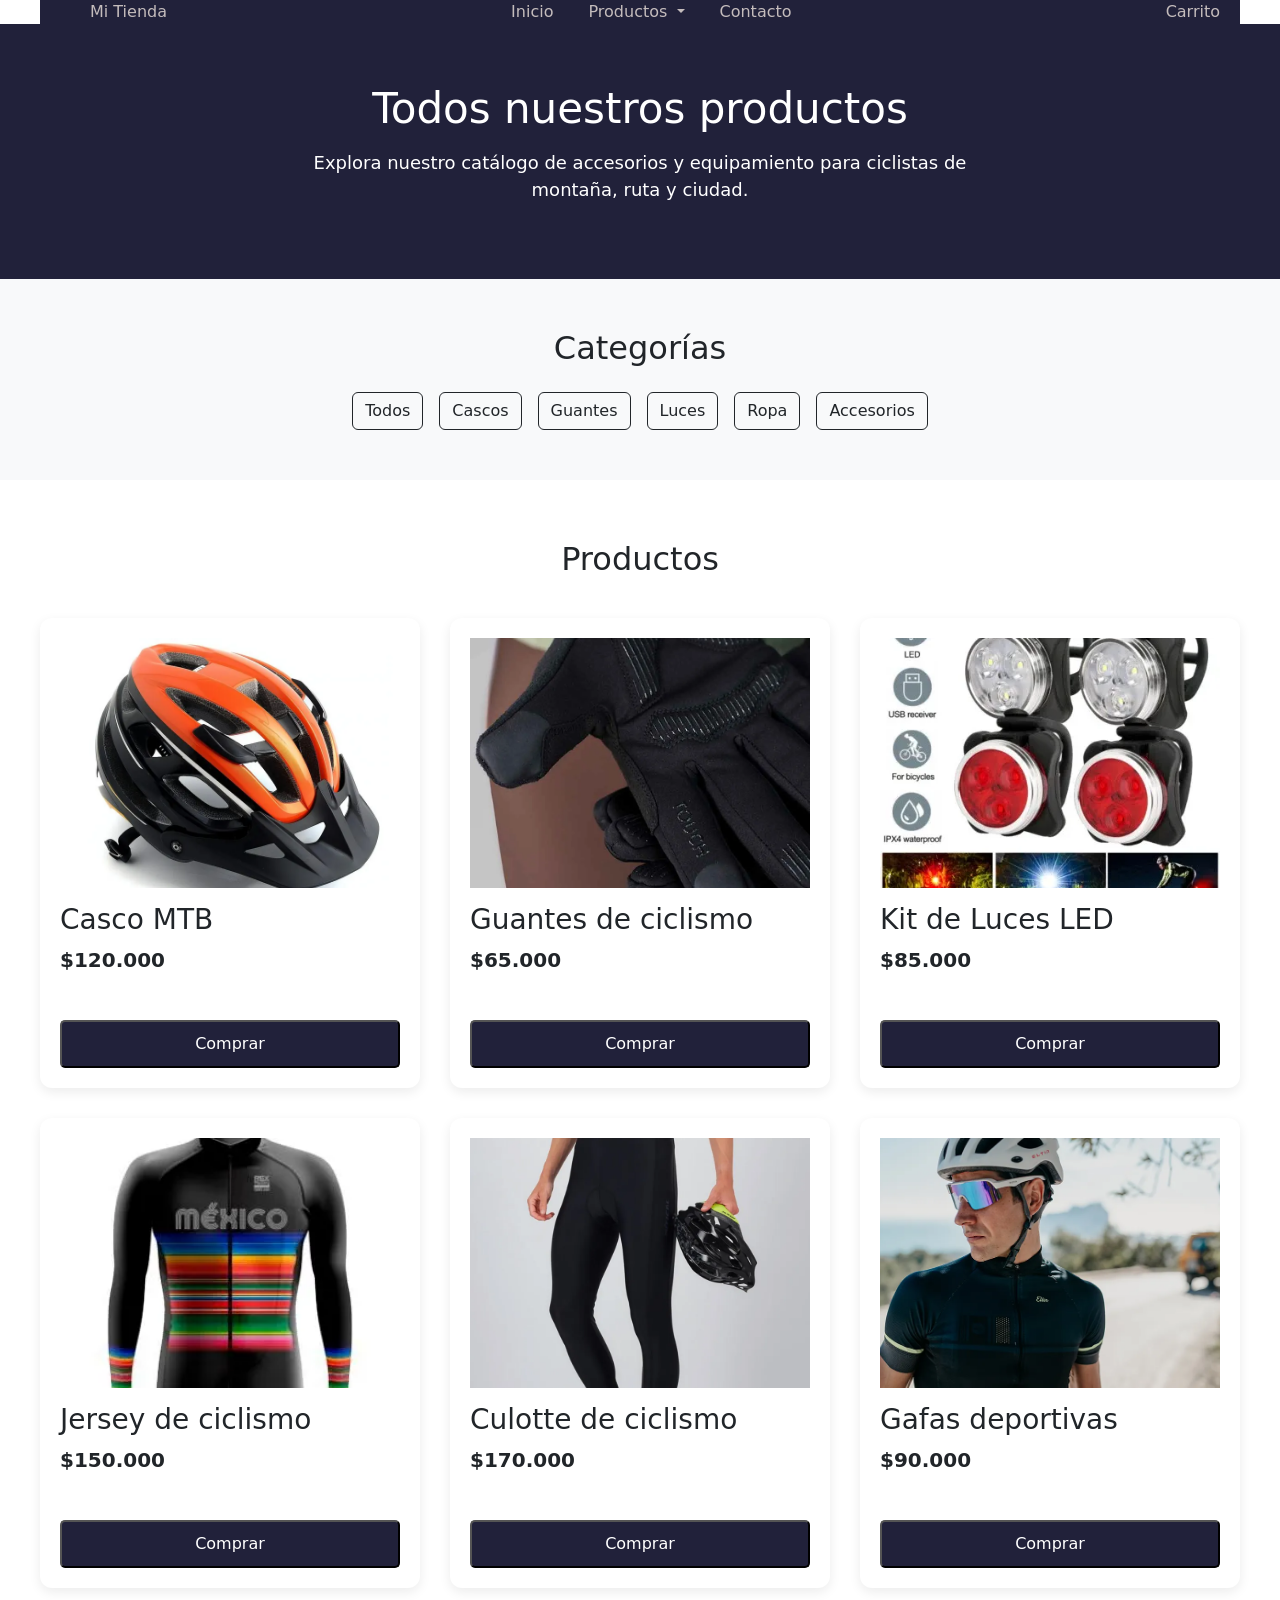
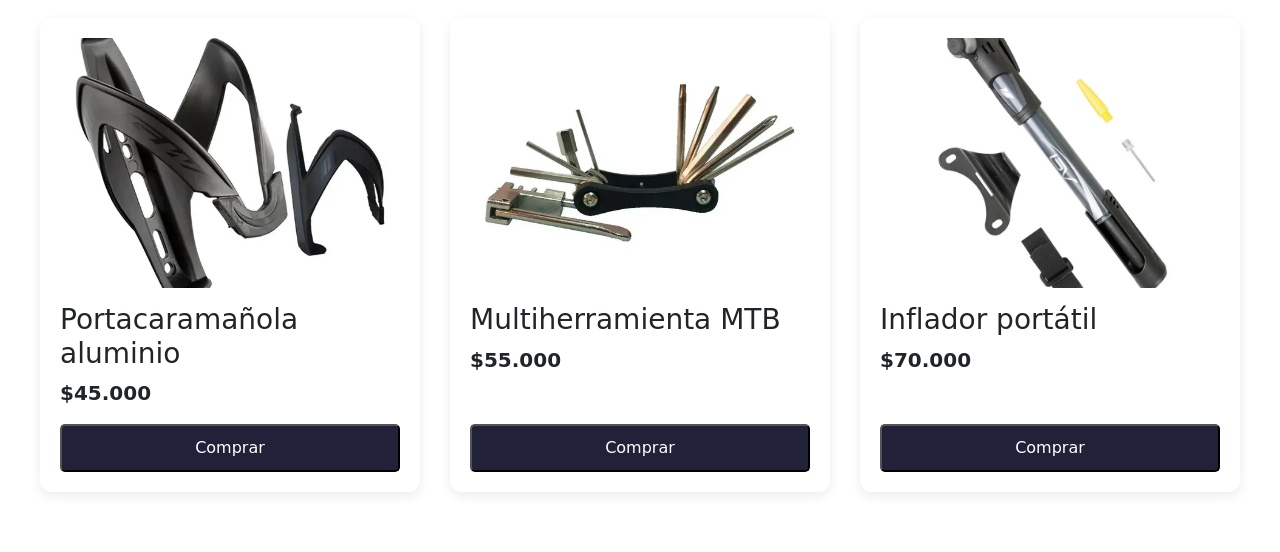
==== productos.html @ 7a41b643 "add index main file" ====
<!DOCTYPE html>
<html lang="es">
<head>
    <meta charset="UTF-8">
    <meta name="viewport" content="width=device-width, initial-scale=1.0">
    <title>productos- Mi Tienda</title>
    <link href="https://cdn.jsdelivr.net/npm/bootstrap@5.3.8/dist/css/bootstrap.min.css"
          rel="stylesheet"
          integrity="sha384-sRIl4kxILFvY47J16cr9ZwB07vP4J8+LH7qKQnuqkuIAvNWLzeN8tE5YBujZqJLB"
          crossorigin="anonymous">

    <link rel="stylesheet" href="./SCSS/diseno.css">
</head>
<body>
    <header class="header">  
    <div class="header__container">
        <a href="index.html" class="header__logo">
            Mi Tienda</a>
        <nav class="header__nav">
            <ul class="header__list">
                <li>
                    <a href="index.html">Inicio</a>
                </li>
    <li class="nav-item dropdown">
    <a 
        class="nav-link dropdown-toggle" 
        href="#" 
        role="button" 
        data-bs-toggle="dropdown" 
        aria-expanded="false">
        Productos
    </a>

    <ul class="dropdown-menu">
        <li><a class="dropdown-item" href="productos.html">Todos los productos</a></li>
        <li><a class="dropdown-item" href="#">Cascos</a></li>
        <li><a class="dropdown-item" href="#">Accesorios</a></li>
        <li><a class="dropdown-item" href="#">Ropa de ciclismo</a></li>
    </ul>
    </li>
                <li>
                    <a href="#">Contacto</a>
                </li>
            </ul>
        </nav>
        <a href="#" class="header__cart">Carrito</a>
    </div>
</header>
<!-- ========================================= -->
<!-- BANNER PRODUCTOS -->
<!-- ========================================= -->

<section class="banner-productos">

    <div class="banner-productos__contenido">

        <h1>Todos nuestros productos</h1>
        <p>
            Explora nuestro catálogo de accesorios y equipamiento para ciclistas de montaña, ruta y ciudad.
        </p>
    </div>
</section>
<!-- ========================================= -->
<!-- CATEGORÍAS -->
<!-- ========================================= -->

<section class="categorias">

    <div class="container text-center">

        <h2 class="mb-4">Categorías</h2>

        <div class="d-flex justify-content-center flex-wrap gap-3">

            <button class="btn btn-outline-dark">Todos</button>

            <button class="btn btn-outline-dark">Cascos</button>

            <button class="btn btn-outline-dark">Guantes</button>

            <button class="btn btn-outline-dark">Luces</button>

            <button class="btn btn-outline-dark">Ropa</button>

            <button class="btn btn-outline-dark">Accesorios</button>

        </div>

    </div>

</section>
<!-- ========================================= -->
<!-- CATÁLOGO DE PRODUCTOS -->
<!-- ========================================= -->

<section class="catalogo">

    <div class="catalogo__container">

        <h2>Productos</h2>

        <div class="catalogo__grid">
            <!-- Tarjeta 1 -->
            <article class="producto">

    <img src="./imagenes/casco de bici.webp" alt="Casco MTB">

    <h3>Casco MTB</h3>

    <p>$120.000</p>

    <button class="producto__boton">
        Comprar
    </button>

</article>
<!-- Tarjeta 2 -->
<article class="producto">

    <img src="./imagenes/P Guantes.webp" alt="Guantes de ciclismo">

    <h3>Guantes de ciclismo</h3>

    <p>$65.000</p>

    <button class="producto__boton">
        Comprar
    </button>

</article>
<!-- Tarjeta 3 -->
<article class="producto">

    <img src="./imagenes/P luces.webp" alt="Kit de luces LED">

    <h3>Kit de Luces LED</h3>

    <p>$85.000</p>

    <button class="producto__boton">
        Comprar
    </button>

</article>
<!-- Tarjeta 4 -->
<article class="producto">

    <img src="./imagenes/p jersey de ciclismo.webp" alt="Jersey de ciclismo">

    <h3>Jersey de ciclismo</h3>

    <p>$150.000</p>

    <button class="producto__boton">
        Comprar
    </button>
    </article>
    <!-- Tarjeta 5 -->
<article class="producto">

    <img src="./imagenes/p culotte.webp" alt="Culotte de ciclismo">

    <h3>Culotte de ciclismo</h3>

    <p>$170.000</p>

    <button class="producto__boton">
        Comprar
    </button>
</article>
<!-- Tarjeta 6 -->
<article class="producto">

    <img src="./imagenes/p gafas de ciclismo.webp" alt="Gafas deportivas">

    <h3>Gafas deportivas</h3>

    <p>$90.000</p>

    <button class="producto__boton">
        Comprar
    </button>

</article>
<!-- Tarjeta 7 -->
<article class="producto">

    <img src="./imagenes/p porta caramañola.webp" alt="Portacaramañola">

    <h3>Portacaramañola aluminio</h3>

    <p>$45.000</p>

    <button class="producto__boton">
        Comprar
    </button>

</article>
<!-- Tarjeta 8 -->
<article class="producto">

    <img src="./imagenes/p multiherramienta.webp" alt="Multiherramienta">

    <h3>Multiherramienta MTB</h3>

    <p>$55.000</p>

    <button class="producto__boton">
        Comprar
    </button>
</article>
<!-- Tarjeta 9 -->
<article class="producto">

    <img src="./imagenes/p inflador portatil.webp" alt="Inflador portátil">

    <h3>Inflador portátil</h3>

    <p>$70.000</p>

    <button class="producto__boton">
        Comprar
    </button>

</article>
        </div>

    </div>
</section>
<script src="https://cdn.jsdelivr.net/npm/bootstrap@5.3.8/dist/js/bootstrap.bundle.min.js" integrity="sha384-FKyoEForCGlyvwx9Hj09JcYn3nv7wiPVlz7YYwJrWVcXK/BmnVDxM+D2scQbITxI" crossorigin="anonymous"></script>
</body>
</html>
---- SCSS/diseno.css ----
@charset "UTF-8";
.header__container {
  display: flex;
  background-color: #21213a;
  align-items: center;
  justify-content: space-between;
  max-width: 1200px;
  margin: 0 auto;
  gap: 10px;
}

.header__container a {
  color: #c4bcbc;
}

.header__list {
  display: flex;
  align-items: center;
  justify-content: center;
  gap: 35px;
  list-style: none;
  margin: 0;
  padding: 0;
}

.header__list li {
  display: block;
}

.header__nav {
  flex: 1;
  display: flex;
  justify-content: center;
}

.header__logo {
  text-decoration: none;
  transform: translate(50px, 0px);
  margin: 0;
}

.header__logo,
.header__nav a {
  text-decoration: none;
}

.header__nav a {
  text-decoration: none;
}

.banner {
  min-height: 500px;
  display: flex;
  align-items: center;
  justify-content: center;
  gap: 50px;
  background-color: #5c595c;
}

.banner__content {
  max-width: 1200px;
  width: 100%;
  padding: 0 30px;
}

.banner__content a {
  display: inline-block;
  padding: 12px 25px;
  text-decoration: none;
  border-radius: 5px;
  background-color: #161615;
  color: #fff;
}

.banner__content h1 {
  font-size: 48px;
  max-width: 600px;
  margin-bottom: 20px;
}

.banner__content p {
  font-size: 20px;
  max-width: 500px;
  margin-bottom: 30px;
}

.banner__image img {
  width: 400px;
  max-width: 100%;
  height: auto;
}

.productos {
  padding: 60px 0;
}

.productos__grid {
  display: grid;
  grid-template-columns: repeat(3, 1fr);
  gap: 30px;
}

.productos h2 {
  text-align: center;
  margin-bottom: 40px;
}

.producto {
  min-height: 470px;
  display: flex;
  flex-direction: column;
  padding: 20px;
  background-color: #fff;
  border-radius: 12px;
  transition: 0.3s;
  box-shadow: 0 4px 12px rgba(0, 0, 0, 0.08);
  overflow: hidden;
}

.producto:hover {
  transform: translateY(-8px);
  box-shadow: 0 10px 25px rgba(0, 0, 0, 0.18);
}

.producto h3 {
  margin-top: 15px;
}

.producto img {
  width: 100%;
  height: 250px;
  -o-object-fit: cover;
     object-fit: cover;
  transition: 0.3s;
}

.producto p {
  font-size: 20px;
  font-weight: bold;
}

.producto__boton {
  display: inline-block;
  width: 100%;
  text-align: center;
  margin-top: auto;
  padding: 10px 20px;
  background-color: #21213a;
  color: #fff;
  text-decoration: none;
  border-radius: 5px;
  transition: 0.3s;
}

.producto__boton:hover {
  background-color: #463bd5;
  transform: translateY(-8px);
  box-shadow: 0 8px 20px rgba(0, 0, 0, 0.15);
}

.producto:hover img {
  transform: scale(1.03);
}

.header__cart {
  text-decoration: none;
  transform: translate(-20px, 0px);
}

.modal-header {
  background-color: #21213a;
  color: #fff;
}

.producto__modal-boton {
  background-color: #463bd5;
  color: #fff;
  border: none;
  padding: 10px 20px;
  border-radius: 5px;
}

.producto__modal-boton:hover {
  background-color: #21213a;
}

/* ========================================= */
/* Banner Productos */
/* ========================================= */
.banner-productos {
  background-color: #21213a;
  color: #fff;
  text-align: center;
  padding: 60px 30px;
}

.banner-productos__contenido {
  max-width: 700px;
  margin: 0 auto;
}

.banner-productos__contenido h1 {
  font-size: 42px;
  margin-bottom: 15px;
}

.banner-productos__contenido p {
  font-size: 18px;
}

/* ========================================= */
/* Categorías */
/* ========================================= */
.categorias {
  padding: 50px 20px;
  background-color: #f8f9fa;
}

/* ========================================= */
/* CATÁLOGO */
/* ========================================= */
.catalogo {
  padding: 60px 30px;
}

.catalogo__container {
  max-width: 1200px;
  margin: 0 auto;
}

.catalogo h2 {
  text-align: center;
  margin-bottom: 40px;
}

.catalogo__grid {
  display: grid;
  grid-template-columns: repeat(3, 1fr);
  gap: 30px;
}

/* ========================================= */
/* TABLET */
/* ========================================= */
@media (max-width: 992px) {
  .catalogo__grid {
    grid-template-columns: repeat(2, 1fr);
  }
}
/* ========================================= */
/* CELULAR */
/* ========================================= */
@media (max-width: 768px) {
  .producto img {
    height: 220px;
  }
  .producto img .banner-productos {
    padding: 40px 20px;
  }
  .producto img .banner-productos__contenido h1 {
    font-size: 32px;
  }
  .producto img .banner-productos__contenido p {
    font-size: 16px;
  }
  .producto img .categorias {
    padding: 35px 15px;
  }
  .producto img .header__container {
    display: flex;
    align-items: center;
    justify-content: space-between;
    max-width: 1200px;
    margin: 0 auto;
    padding: 15px 25px;
  }
  .producto img .header__list {
    margin-left: 0;
    justify-content: center;
    flex-wrap: wrap;
    gap: 20px;
  }
  .producto img .header__logo {
    transform: none;
  }
  .producto img .banner {
    flex-direction: column;
    text-align: center;
    padding: 40px 20px;
  }
  .producto img .banner__content {
    padding: 0;
  }
  .producto img .banner__content h1 {
    font-size: 34px;
  }
  .producto img .banner__content p {
    font-size: 18px;
  }
  .producto img .banner__image img {
    width: 300px;
  }
  .producto img .modal-dialog {
    margin: 20px;
  }
}
.catalogo__grid article {
  width: 100%;
}/*# sourceMappingURL=diseno.css.map */
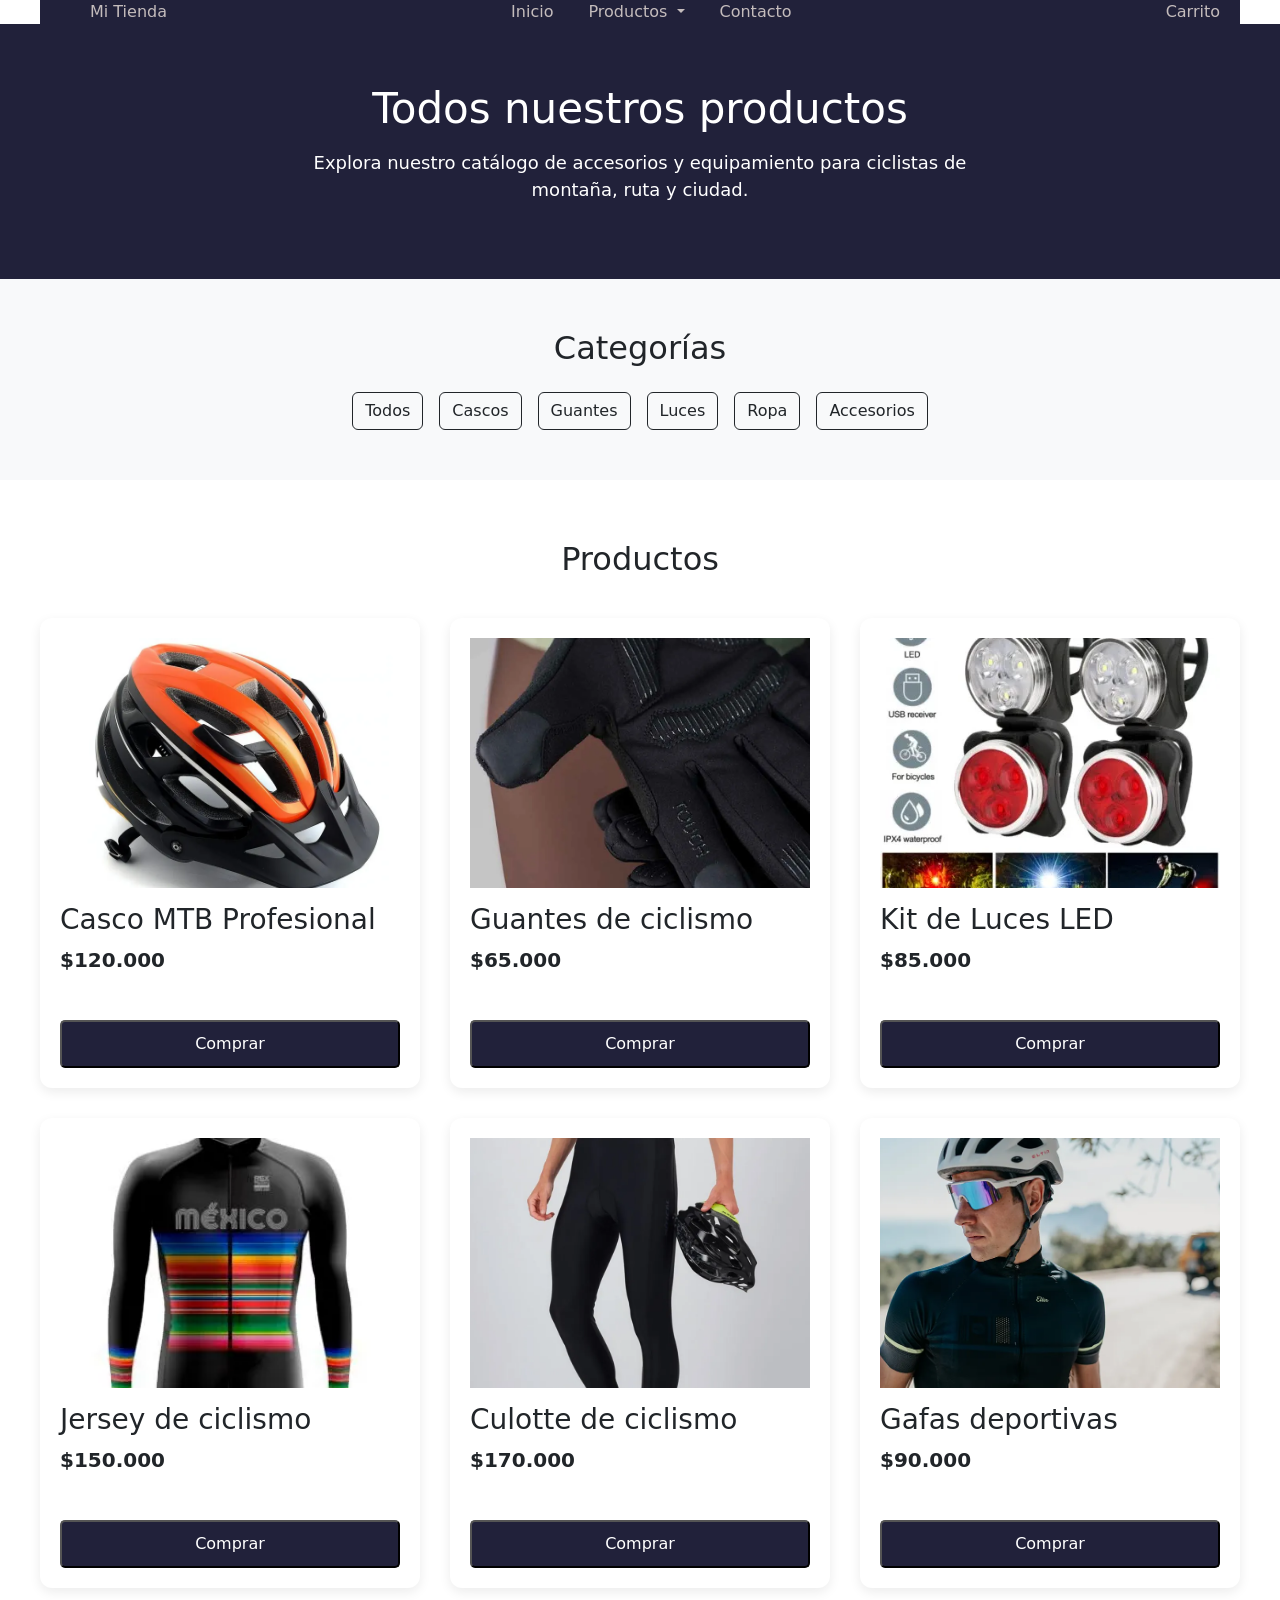
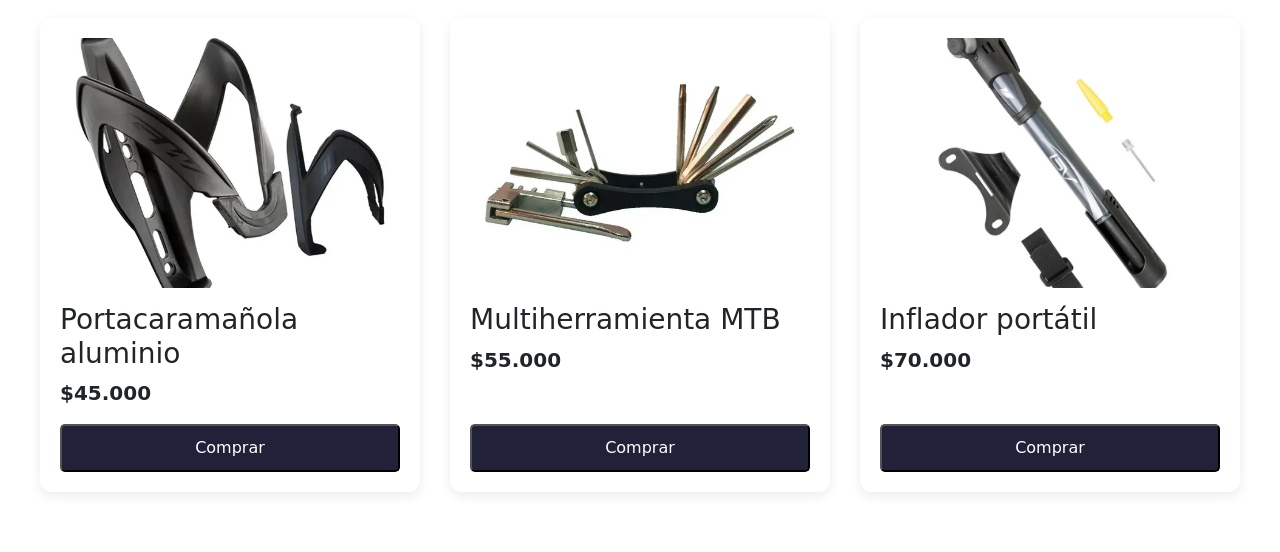
==== commit 337bd979: "actualizar nombre de producto" ====
--- a/productos.html
+++ b/productos.html
@@ -105,7 +105,7 @@
 
     <img src="./imagenes/casco de bici.webp" alt="Casco MTB">
 
-    <h3>Casco MTB</h3>
+    <h3>Casco MTB Profesional</h3>
 
     <p>$120.000</p>
 
--- a/SCSS/diseno.css
+++ b/SCSS/diseno.css
@@ -73,7 +73,7 @@
 }
 
 .banner__content h1 {
-  font-size: 48px;
+  font-size: 40px;
   max-width: 600px;
   margin-bottom: 20px;
 }
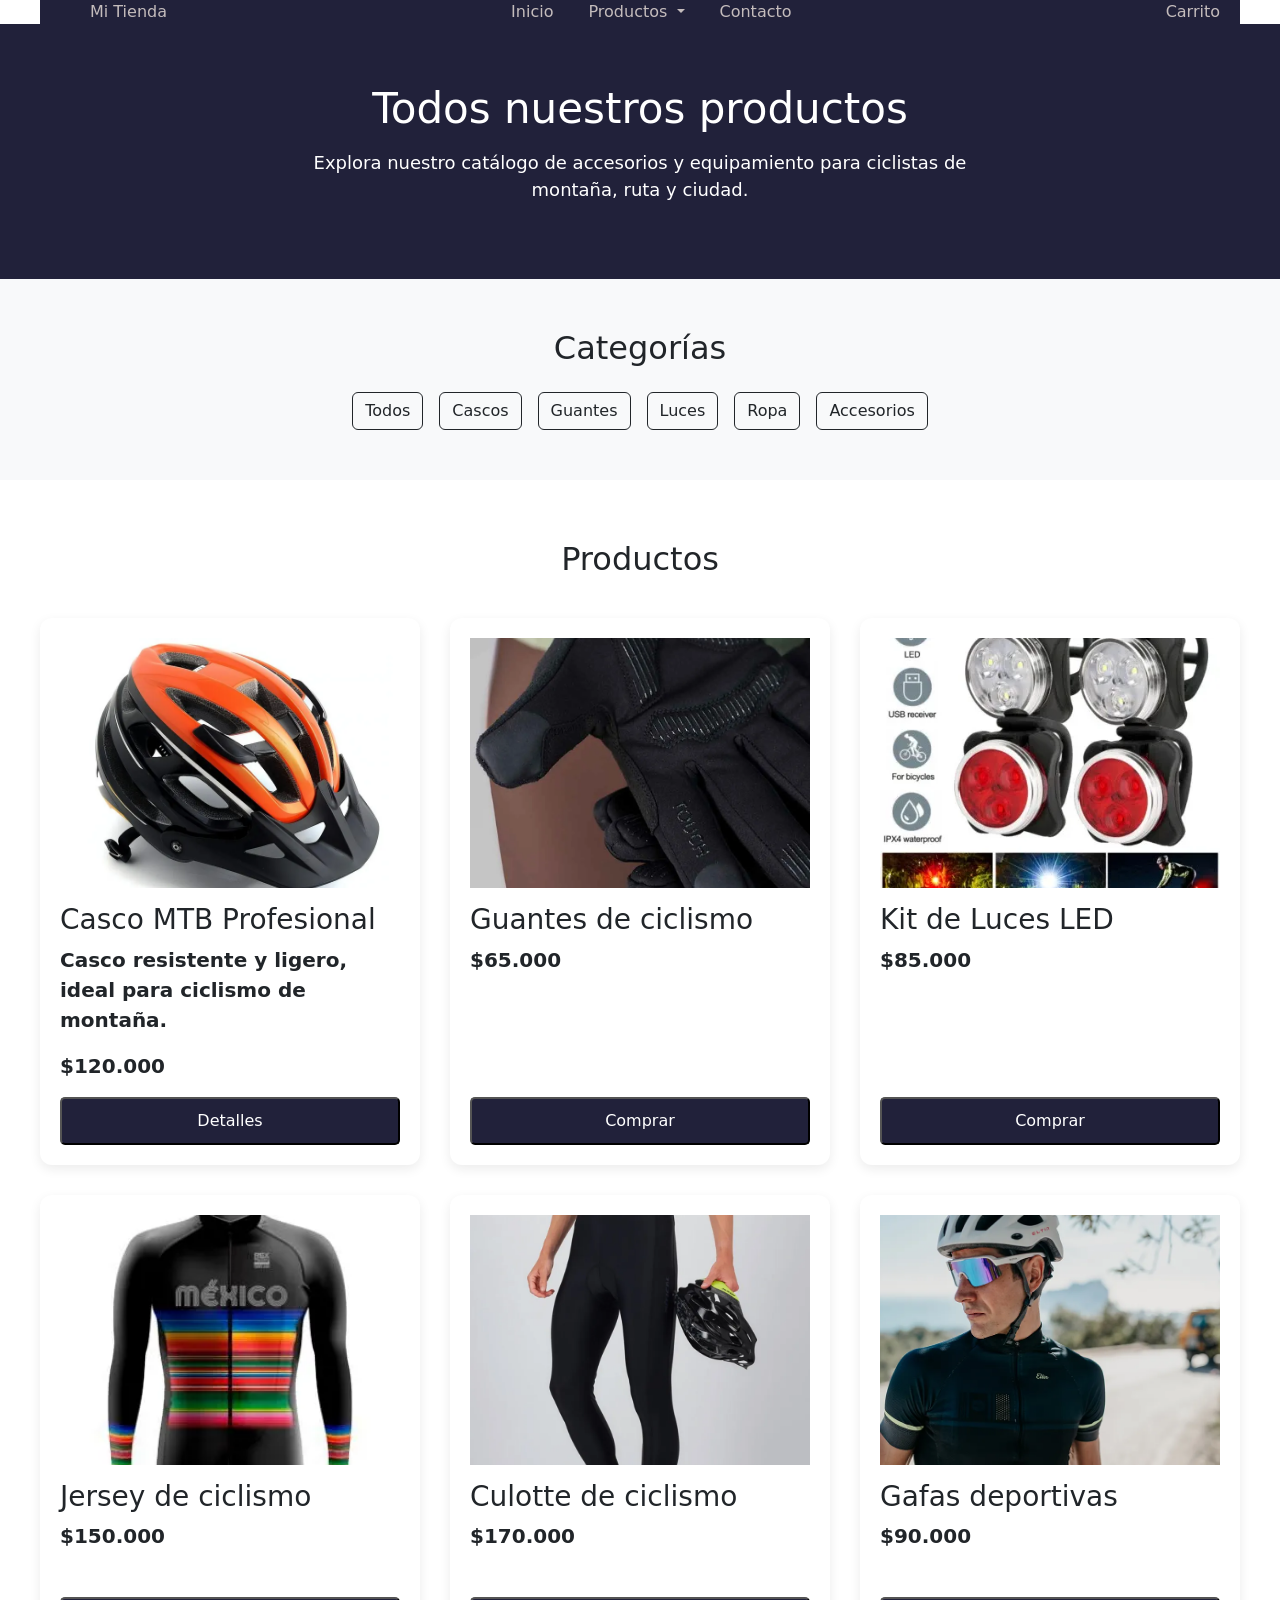
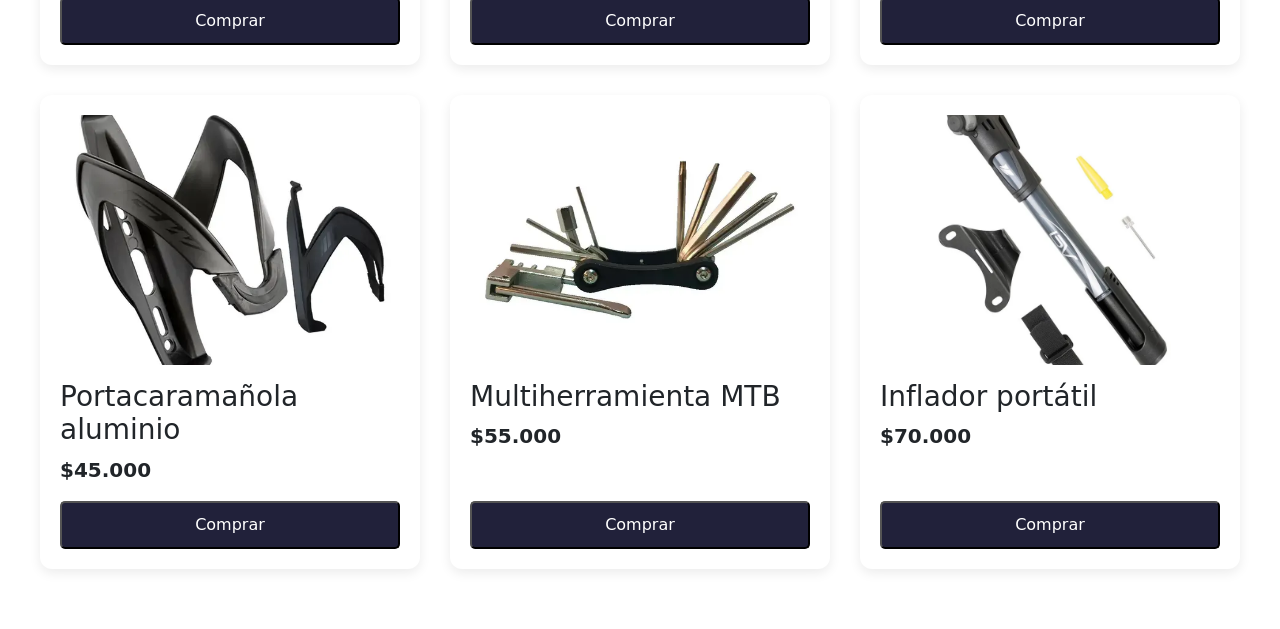
==== commit 80ecd1ee: "agregar tarjeta y modal de producto" ====
--- a/productos.html
+++ b/productos.html
@@ -107,10 +107,14 @@
 
     <h3>Casco MTB Profesional</h3>
 
+    <p>Casco resistente y ligero, ideal para ciclismo de montaña.</p>
+
     <p>$120.000</p>
 
-    <button class="producto__boton">
-        Comprar
+    <button class="producto__boton"
+        data-bs-toggle="modal"
+        data-bs-target="#cascoModal">
+    Detalles
     </button>
 
 </article>
@@ -227,6 +231,50 @@
 
     </div>
 </section>
+<!-- Modal del Casco MTB -->
+
+<div class="modal fade" id="cascoModal" tabindex="-1" aria-labelledby="cascoModalLabel" aria-hidden="true">
+
+    <div class="modal-dialog">
+
+        <div class="modal-content">
+
+            <div class="modal-header">
+
+                <h5 class="modal-title" id="cascoModalLabel">
+                    Detalles del Casco MTB Profesional
+                </h5>
+
+                <button type="button" class="btn-close" data-bs-dismiss="modal" aria-label="Cerrar"></button>
+
+            </div>
+
+            <div class="modal-body">
+
+                <p>
+                    Casco MTB profesional, resistente y ligero, diseñado para brindar
+                    comodidad y protección durante tus recorridos de montaña.
+                </p>
+
+            </div>
+
+            <div class="modal-footer">
+
+                <button type="button" class="btn btn-secondary" data-bs-dismiss="modal">
+                    Cerrar
+                </button>
+
+                <button type="button" class="btn btn-primary">
+                    Comprar
+                </button>
+
+            </div>
+
+        </div>
+
+    </div>
+
+</div>
 <script src="https://cdn.jsdelivr.net/npm/bootstrap@5.3.8/dist/js/bootstrap.bundle.min.js" integrity="sha384-FKyoEForCGlyvwx9Hj09JcYn3nv7wiPVlz7YYwJrWVcXK/BmnVDxM+D2scQbITxI" crossorigin="anonymous"></script>
 </body>
 </html>
